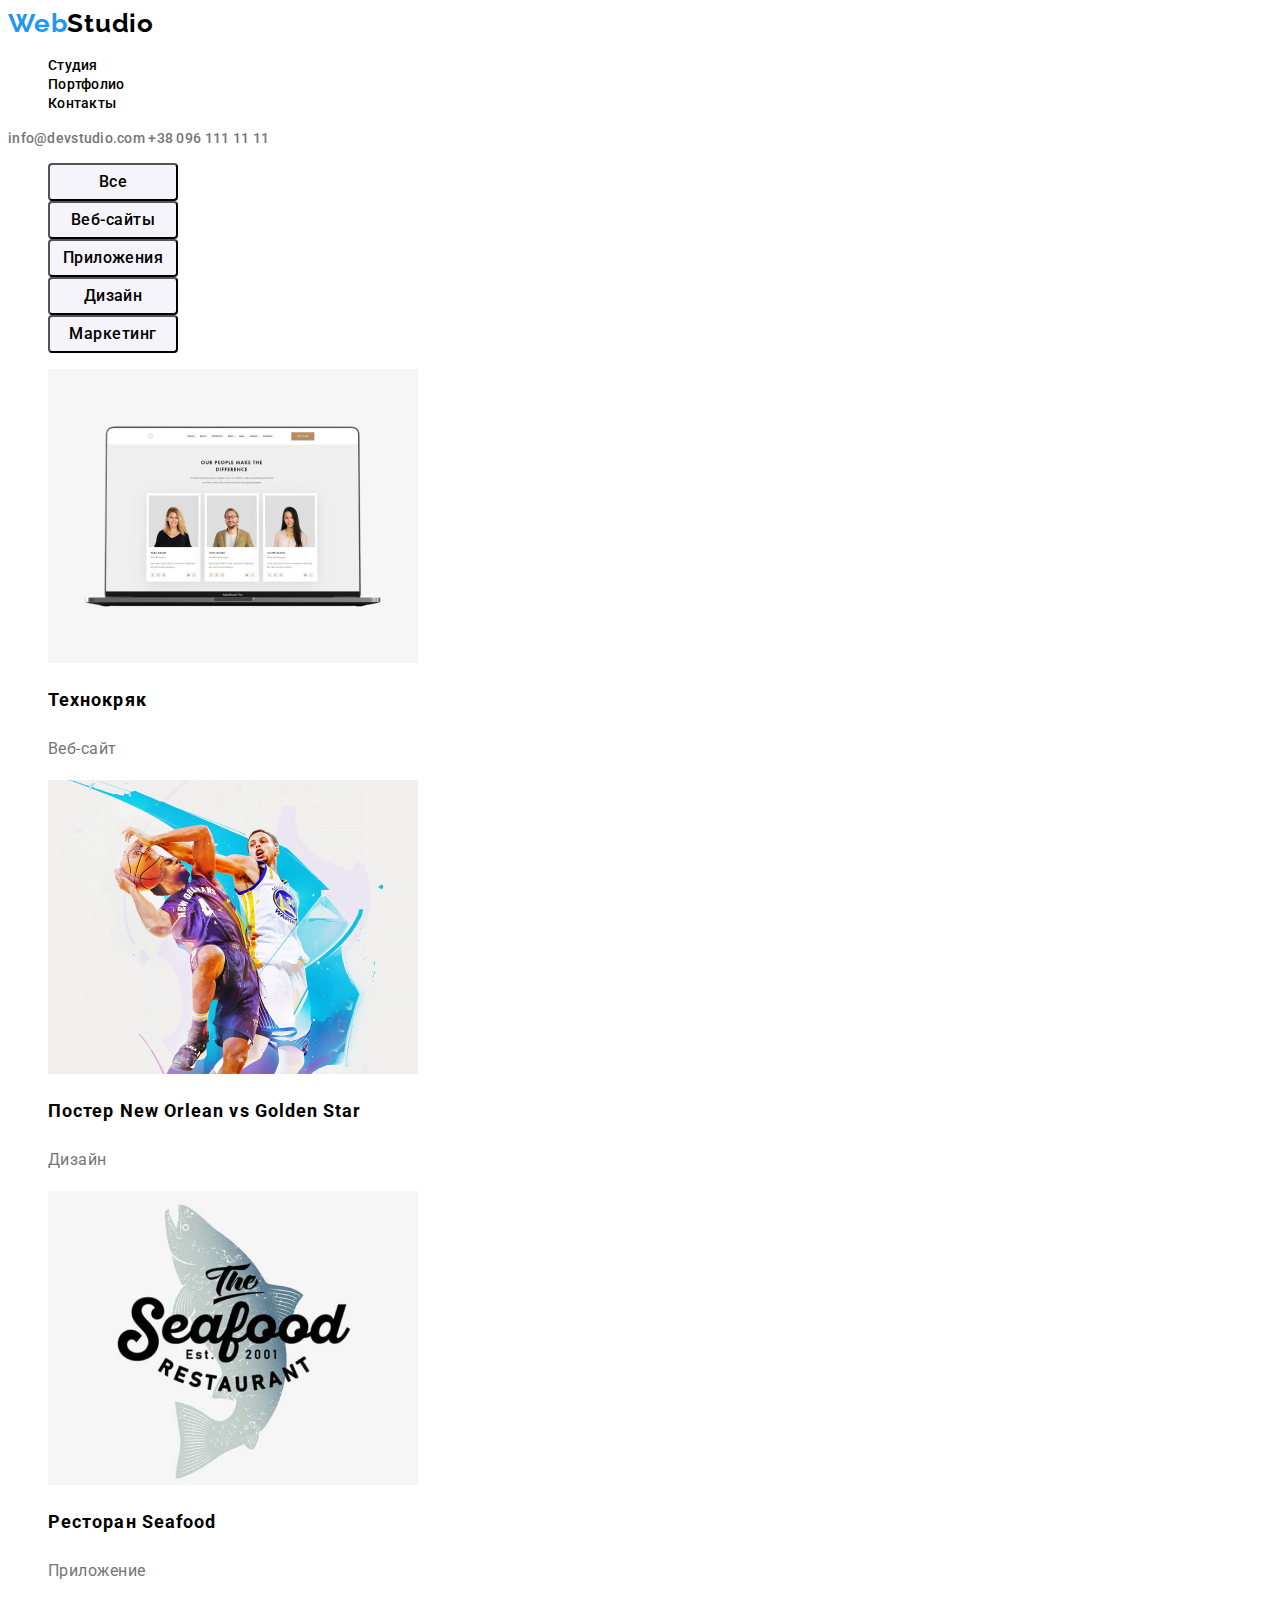
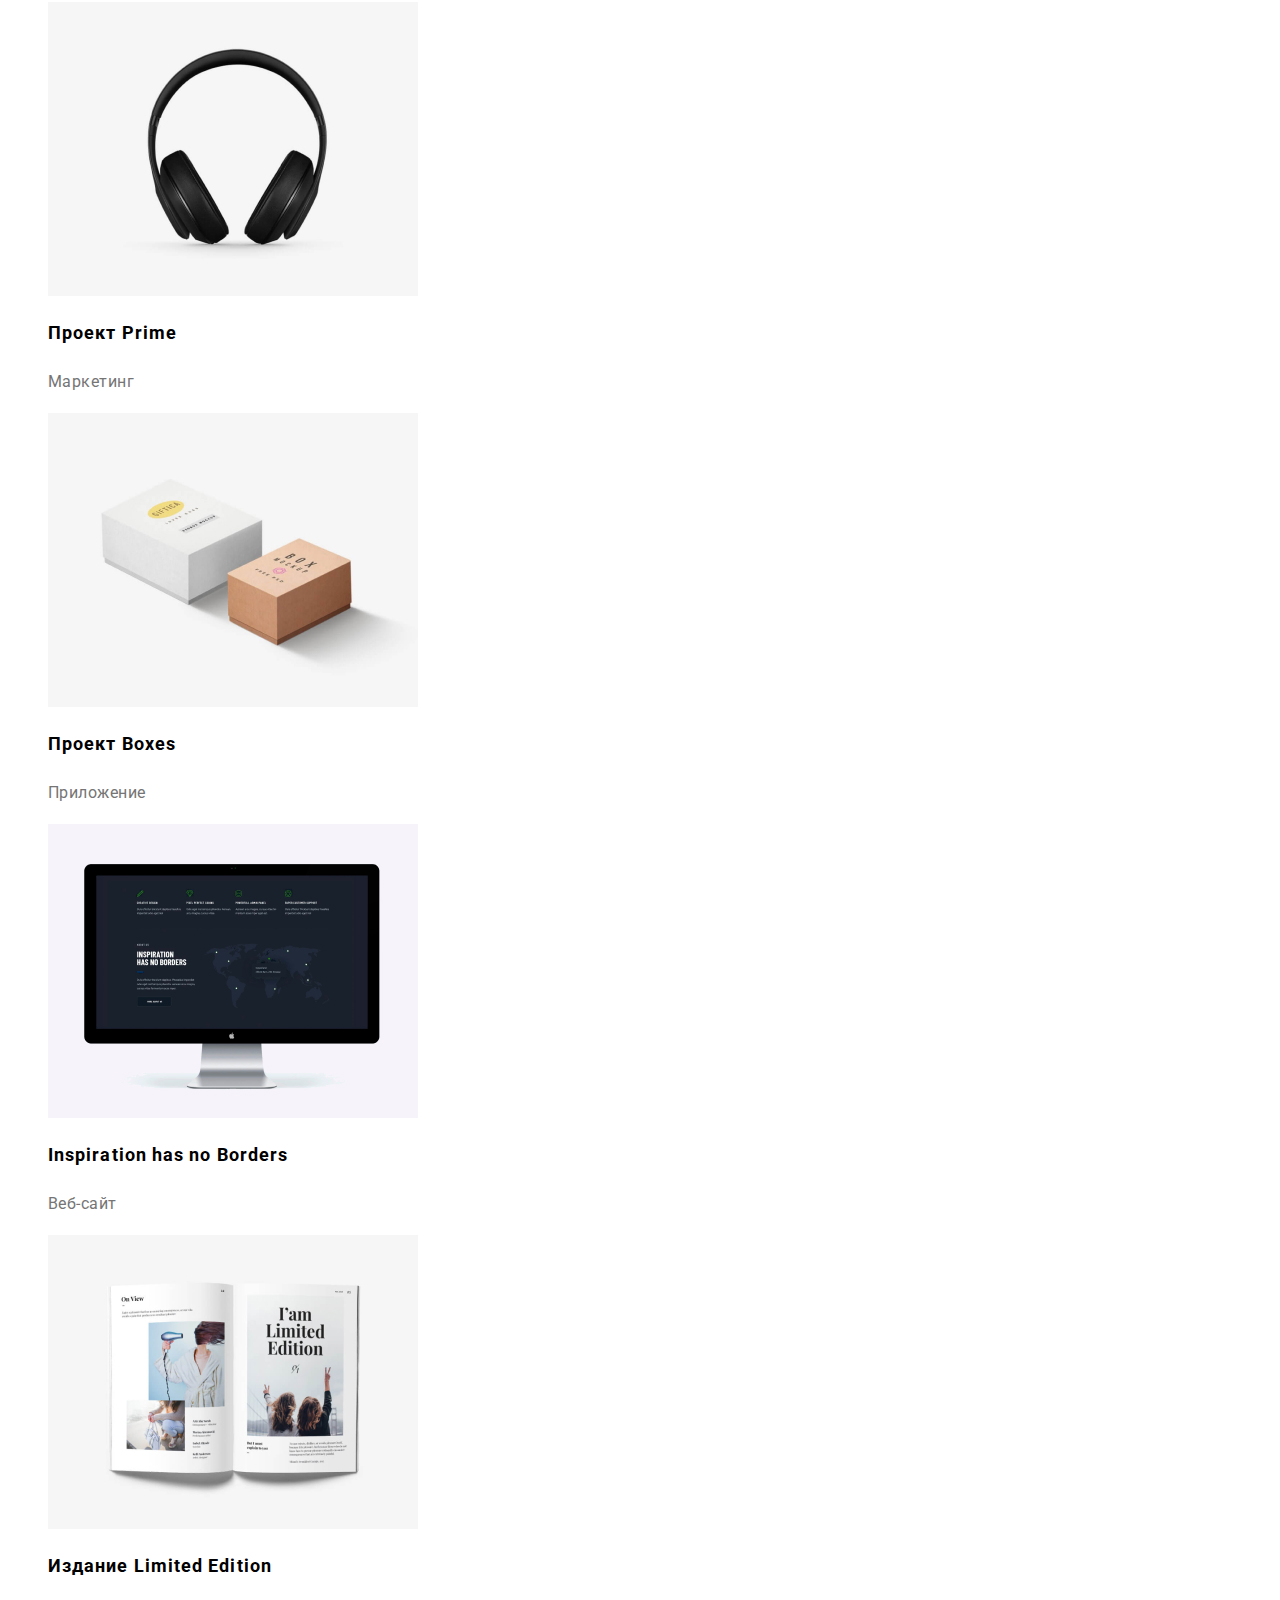
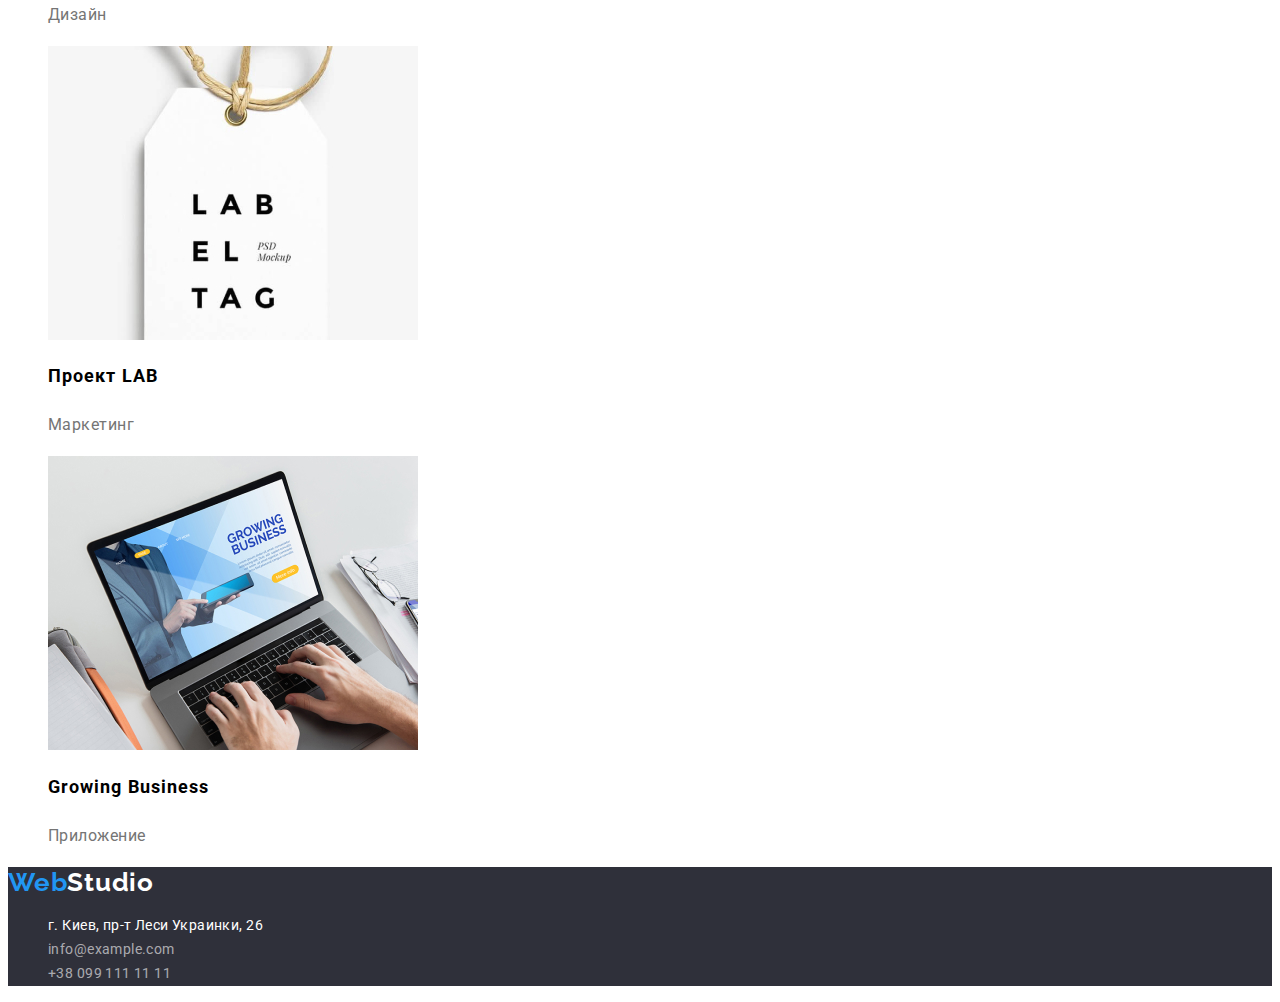
==== portfolio.html @ 6f9b4fa3 "Initial commit" ====
<!DOCTYPE html>
<html lang="en">
  <head>
    <meta charset="UTF-8" />
    <meta name="viewport" content="width=device-width, initial-scale=1.0" />
    <title>Портфолио</title>
    <link rel="preconnect" href="https://fonts.gstatic.com" />
    <link
      href="https://fonts.googleapis.com/css2?family=Oleo+Script&family=Raleway:wght@700&family=Roboto:wght@400;500;700;900&display=swap"
      rel="stylesheet"
    />
    <link rel="normalize" href="./css/normalize.css" />
    <link rel="stylesheet" href="./css/style.css" />
  </head>
  <body>
    <header class="header">
      <nav class="navigation">
        <a class="logotype-header" href="/" aria-label="логотип сайта" lang="en"
          >Web<span class="part-logo">Studio</span></a
        >
        <ul class="navigation-list">
          <li class="navigation-list-item">
            <a class="navigation-list-link" href="./index.html">Студия</a>
          </li>
          <li class="navigation-list-item">
            <a class="navigation-list-link" href="./portfolio.html"
              >Портфолио</a
            >
          </li>
          <li class="navigation-list-item">
            <a class="navigation-list-link" href="#">Контакты</a>
          </li>
        </ul>
      </nav>
      <address class="adress">
        <a class="header-mail" href="mailto:info@devstudio.com"
          >info@devstudio.com
        </a>
        <a class="header-tel" href="tel:+380961111111"> +38 096 111 11 11</a>
      </address>
    </header>
    <main>
      <section class="product-list">
        <!--to hide name of section-->
        <h1 class="product-title visually-hidden">Наши проекты</h1>

        <ul class="btn-list">
          <li class="btn-list-item">
            <button class="btn-list-title" type="button">Все</button>
          </li>
          <li class="btn-list-item">
            <button class="btn-list-title" type="button">Веб-сайты</button>
          </li>
          <li class="btn-list-item">
            <button class="btn-list-title" type="button">Приложения</button>
          </li>
          <li class="btn-list-item">
            <button class="btn-list-title" type="button">Дизайн</button>
          </li>
          <li class="btn-list-item">
            <button class="btn-list-title" type="button">Маркетинг</button>
          </li>
        </ul>
        <ul class="project-list">
          <li class="project-list-item">
            <a href="#">
              <img
                src="./images/technokriak.jpg"
                alt="ноутбук с изображениями
          проектов"
              />
            </a>
            <h2 class="project-title">Технокряк</h2>
            <p class="project-description">Веб-сайт</p>
          </li>
          <li class="project-list-item">
            <a href="#">
              <img
                src="./images/poster_new_orlean.jpg"
                alt="спортсмены с мячом"
              />
            </a>
            <h2 class="project-title">Постер New Orlean vs Golden Star</h2>
            <p class="project-description">Дизайн</p>
          </li>
          <li class="project-list-item">
            <a href="#">
              <img
                src="./images/restoran.jpg"
                alt="постер с надписью названия ресторана"
              />
            </a>
            <h2 class="project-title">Ресторан Seafood</h2>
            <p class="project-description">Приложение</p>
          </li>
          <li class="project-list-item">
            <a href="#">
              <img src="./images/proect_prime.jpg" alt="наушники" />
            </a>
            <h2 class="project-title">Проект Prime</h2>
            <p class="project-description">Маркетинг</p>
          </li>
          <li class="project-list-item">
            <a href="#">
              <img src="./images/proect_boxes.jpg" alt="коробки" />
            </a>
            <h2 class="project-title">Проект Boxes</h2>
            <p class="project-description">Приложение</p>
          </li>
          <li class="project-list-item">
            <a href="#">
              <img src="./images/inspiration.jpg" alt="єкран компьютера" />
            </a>
            <h2 class="project-title">Inspiration has no Borders</h2>
            <p class="project-description">Веб-сайт</p>
          </li>
          <li class="project-list-item">
            <a href="#">
              <img
                src="./images/izdanie_limited.jpg"
                alt="развернутый журнал"
              />
            </a>
            <h2 class="project-title">Издание Limited Edition</h2>
            <p class="project-description">Дизайн</p>
          </li>
          <li class="project-list-item">
            <a href="#">
              <img src="./images/proect_lab.jpg" alt="ярлык c буквами" />
            </a>
            <h2 class="project-title">Проект LAB</h2>
            <p class="project-description">Маркетинг</p>
          </li>
          <li class="project-list-item">
            <a href="#">
              <img
                src="./images/growing_bussines.jpg"
                alt="ноутбук с изображениями
          проектов"
              />
            </a>
            <h2 class="project-title">Growing Business</h2>
            <p class="project-description">Приложение</p>
          </li>
        </ul>
      </section>
    </main>
    <footer class="footer-main">
      <a class="logotype-footer" href="/" aria-label="логотип сайта" lang="en"
        >Web<span class="footer-part-logo">Studio</span></a
      >
      <address class="adress">
        <ul class="footer-adress">
          <li class="footer-adress-link">
            <a class="footer-adress-map" href=""
              >г. Киев, пр-т Леси Украинки, 26
            </a>
          </li>
          <li class="footer-adress-link">
            <a class="footer-adress-mail" href="info@example.com"
              >info@example.com</a
            >
          </li>
          <li class="footer-adress-link">
            <a class="footer-adress-call" href="tel:+380991111111"
              >+38 099 111 11 11</a
            >
          </li>
        </ul>
      </address>
    </footer>
  </body>
</html>
---- css/style.css ----
:root {
    --accent-color: #2196F3;
    --font-main: Roboto;
    --font-secondary: Raleway;
    --font-weight-main: 400;
    --font-weight-secondary: 700;
}

body {
    color: black;
    font-family: var(--font-main);
    font-weight: var(--font-main);
    font-style: normal;
}

ul {
    list-style-type: none;
}

.adress {
    font-style: normal;
}

/*HEADER*/

.navigation-list-link, .header-mail, .header-tel {
    font-size: 14px;
    font-weight: 500;
    line-height: 1.143;
    letter-spacing: 0.02em;
    text-align: left;
    text-decoration: none;
    color: black;
}

.navigation-list-link:hover, .navigation-list-link:focus, .header-mail:hover, .header-mail:focus, .header-tel:hover, .header-tel:focus {
    color: var(--accent-color);
}

.logotype-header {
    width: 145px;
    height: 31px;
    left: 215px;
    top: 24px;
    font-family: var(--font-secondary);
    font-weight: var(--font-weight-secondary);
    font-size: 26px;
    line-height: 1.192;
    letter-spacing: 0.03em;
    color: var(--accent-color);
    text-decoration: none;
}

.part-logo {
    color: black
}

.header-mail, .header-tel {
    color: #757575;
}

/*end HEADER*/

/* HERO BEGINNING*/

.hero-section {
    background: #2F303A;
}

.hero-title {
    font-size: 44px;
    font-weight: 900;
    line-height: 1.364;
    letter-spacing: 0.06em;
    text-align: center;
    color: white;
    text-transform: uppercase;
}

.btn-title {
    font-size: 16px;
    font-weight: var(--font-weight-secondary);
    line-height: 30px;
    letter-spacing: 0.06em;
    text-align: center;
    background-color: #2196F3;
    color: white;
    box-shadow: 0px 4px 4px rgba(0, 0, 0, 0.15);
    border-radius: 4px;
}

/*end HERO*/

/*section 1*/

.about-title-idea {
    font-weight: var(--font-weight-secondary);
    font-size: 14px;
    line-height: 1.143;
    letter-spacing: 0.03em;
    text-transform: uppercase;
    text-decoration: none;
}

.about-title-description {
    font-size: 14px;
    line-height: 1.714;
    letter-spacing: 0.03em;
    color: #757575;
}

/*section worker-groupe*/

.worker-groupe-title {
    font-weight: var(--font-weight-secondary);
    font-size: 36px;
    line-height: 1.667;
    letter-spacing: 0.03em;
}

.worker-element {
    font-weight: 500;
    font-size: 16px;
    line-height: 1.187;
    letter-spacing: 0.03em;
}

.work-position {
    font-size: 16px;
    line-height: 1.187;
    letter-spacing: 0.03em;
    color: #757575;
}

/*end section worker*/

/*footer*/

.footer-main {
    background: #2F303A;
}

.logotype-footer {
    font-family: var(--font-secondary);
    font-weight: var(--font-weight-secondary);
    font-size: 26px;
    line-height: 1.192;
    letter-spacing: 0.03em;
    color: #2196F3;
    text-decoration: none;
}

.footer-part-logo {
    color: white;
}

.footer-adress-map {
    font-size: 14px;
    line-height: 1.714;
    letter-spacing: 0.03em;
    color: #FFFFFF;
    text-decoration: none;
}

.footer-adress-mail, .footer-adress-call {
    font-size: 14px;
    line-height: 1.714;
    letter-spacing: 0.03em;
    color: rgba(255, 255, 255, 0.6);
    text-decoration: none;
}

/*PORTFOLIO PAGE*/

.btn-list-title {
    width: 130px;
    height: 38px;
    left: 976px;
    top: 174px;
    background: #F5F4FA;
    border-radius: 4px;
    font-family: var(--font-main);
    font-style: normal;
    font-weight: 500;
    font-size: 16px;
    line-height: 1.625;
    text-align: center;
    letter-spacing: 0.03em;
}

.btn-list-title:hover, .btn-list-title:focus {
    font-family: var(--font-main);
    font-size: 16px;
    line-height: 1.625;
    text-align: center;
    letter-spacing: 0.03em;
    color: #FFFFFF;
    background: #2196F3;
    box-shadow: 0px 3px 1px rgba(0, 0, 0, 0.1), 0px 1px 2px rgba(0, 0, 0, 0.08), 0px 2px 2px rgba(0, 0, 0, 0.12);
    border-radius: 4px;
}

.project-title {
    font-weight: var(--font-weight-secondary);
    font-size: 18px;
    line-height: 2;
    letter-spacing: 0.06em;
}

.project-description {
    color: #757575;
    font-size: 16px;
    line-height: 1.875;
    letter-spacing: 0.03em;
}

.visually-hidden {
    position: absolute;
    width: 1px;
    height: 1px;
    margin: -1px;
    border: 0;
    padding: 0;
    white-space: nowrap;
    clip-path: inset(100%);
    clip: rect(0 0 0 0);
    overflow: hidden;
}
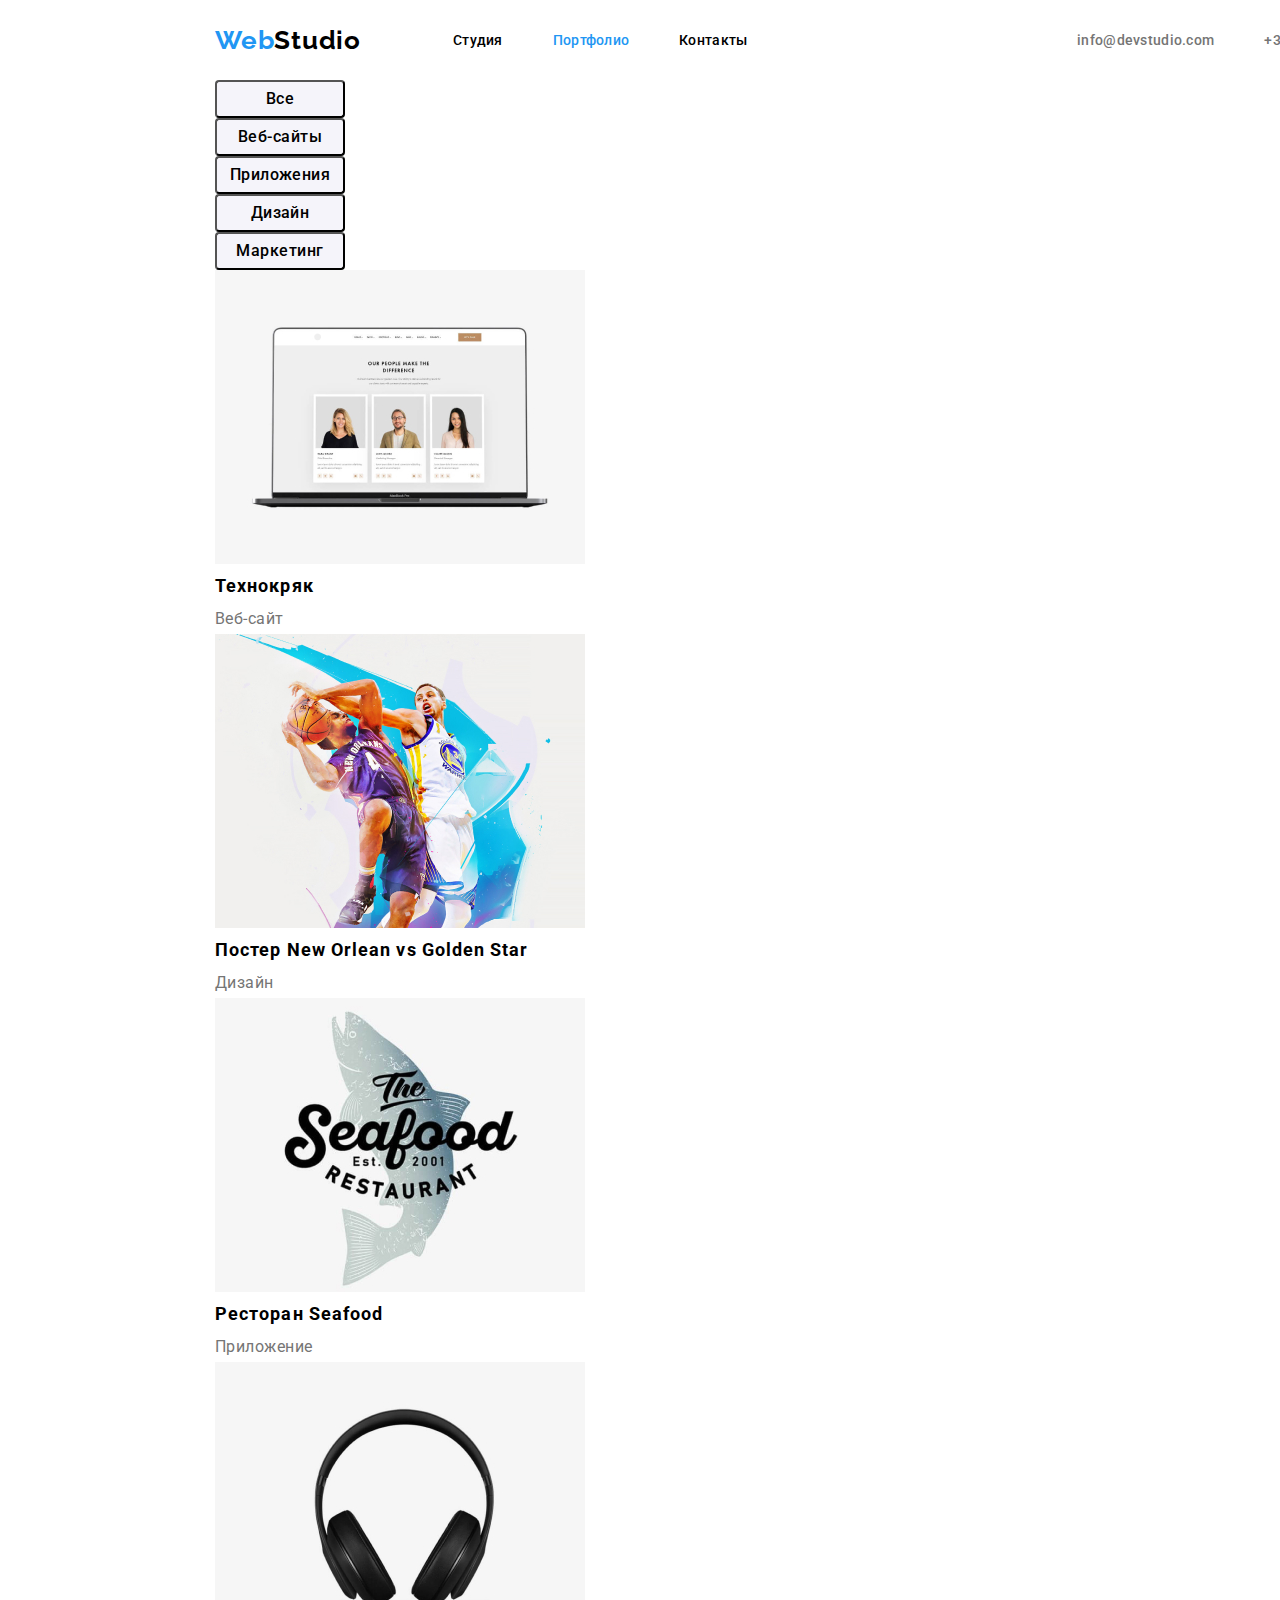
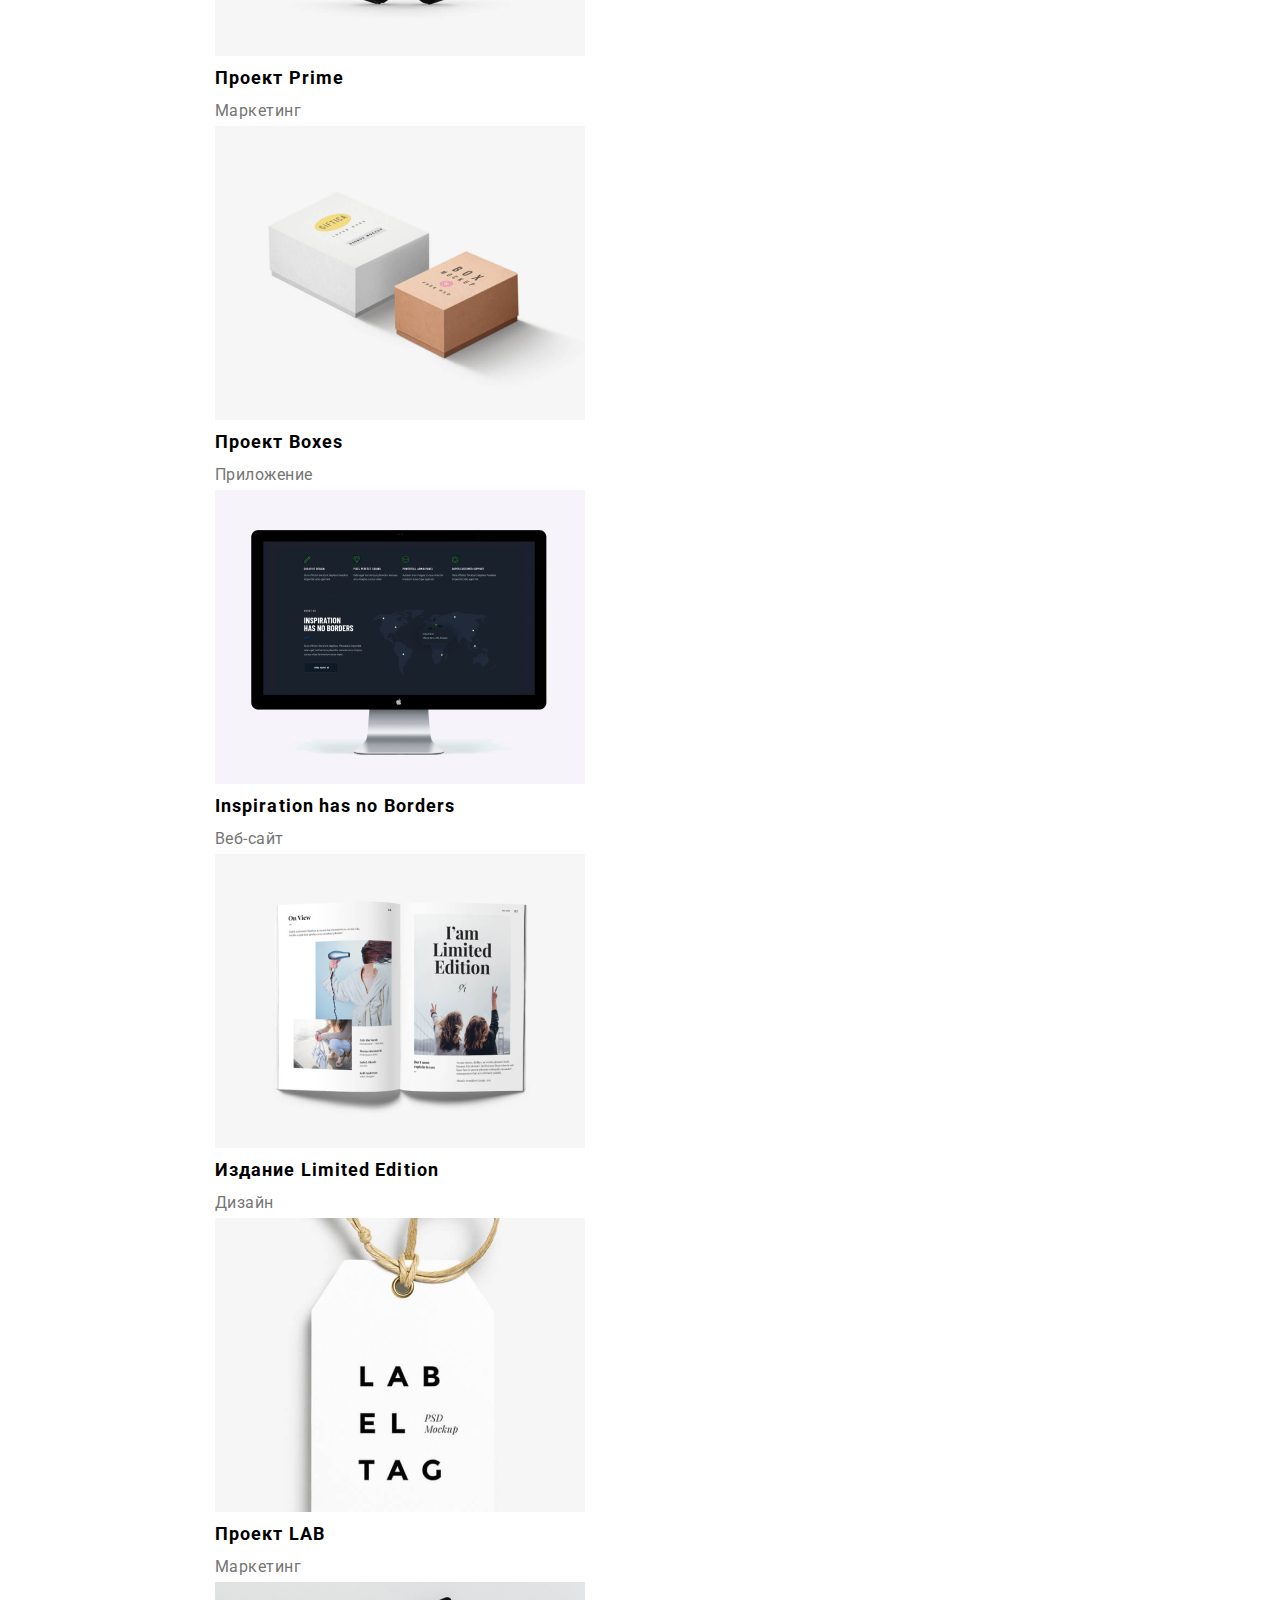
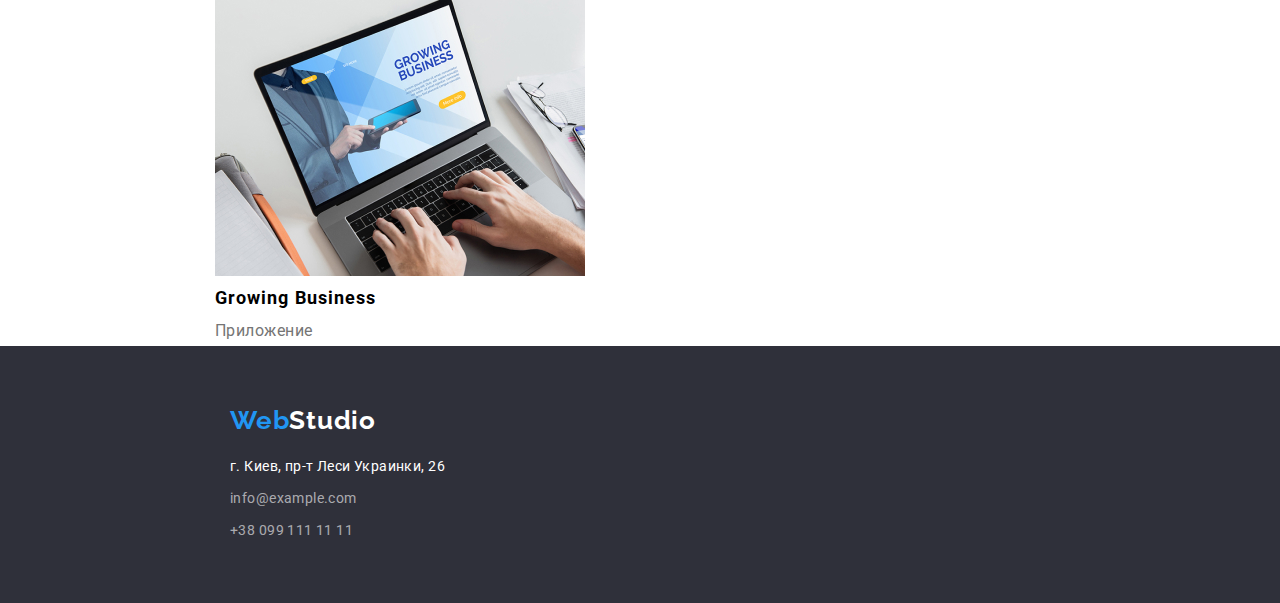
==== commit 7dc96a0f: "корректировка ошибки валидатора" ====
--- a/portfolio.html
+++ b/portfolio.html
@@ -14,36 +14,43 @@
   </head>
   <body>
     <header class="header">
-      <nav class="navigation">
-        <a class="logotype-header" href="/" aria-label="логотип сайта" lang="en"
-          >Web<span class="part-logo">Studio</span></a
-        >
-        <ul class="navigation-list">
-          <li class="navigation-list-item">
-            <a class="navigation-list-link" href="./index.html">Студия</a>
-          </li>
-          <li class="navigation-list-item">
-            <a class="navigation-list-link" href="./portfolio.html"
-              >Портфолио</a
-            >
-          </li>
-          <li class="navigation-list-item">
-            <a class="navigation-list-link" href="#">Контакты</a>
-          </li>
-        </ul>
-      </nav>
-      <address class="adress">
-        <a class="header-mail" href="mailto:info@devstudio.com"
-          >info@devstudio.com
-        </a>
-        <a class="header-tel" href="tel:+380961111111"> +38 096 111 11 11</a>
-      </address>
+      <div class="container">
+          <a
+            class="logotype-header"
+            href="/"
+            aria-label="логотип сайта"
+            lang="en"
+            >Web<span class="part-logo">Studio</span></a
+          ><nav class="navigation"></nav>
+          <ul class="navigation-list">
+            <li class="navigation-list-item">
+              <a class="navigation-list-link" href="./index.html"
+                >Студия</a
+              >
+            </li>
+            <li class="navigation-list-item">
+              <a class="navigation-list-link current" href="./portfolio.html"
+                >Портфолио</a
+              >
+            </li>
+            <li class="navigation-list-item">
+              <a class="navigation-list-link" href="#">Контакты</a>
+            </li>
+          </ul>
+        </nav>
+        <address class="adress">
+          <a class="header-mail" href="mailto:info@devstudio.com"
+            >info@devstudio.com
+          </a>
+          <a class="header-tel" href="tel:+380961111111"> +38 096 111 11 11</a>
+        </address>
+      </div>
     </header>
     <main>
       <section class="product-list">
         <!--to hide name of section-->
         <h1 class="product-title visually-hidden">Наши проекты</h1>
-
+<div class="container">
         <ul class="btn-list">
           <li class="btn-list-item">
             <button class="btn-list-title" type="button">Все</button>
@@ -142,10 +149,11 @@
             <h2 class="project-title">Growing Business</h2>
             <p class="project-description">Приложение</p>
           </li>
-        </ul>
+        </ul> </div>
       </section>
     </main>
-    <footer class="footer-main">
+    <footer class="footer-main">     
+       <div class="container footer-section">
       <a class="logotype-footer" href="/" aria-label="логотип сайта" lang="en"
         >Web<span class="footer-part-logo">Studio</span></a
       >
@@ -167,7 +175,7 @@
             >
           </li>
         </ul>
-      </address>
+      </address> </div>
     </footer>
   </body>
 </html>
--- a/css/style.css
+++ b/css/style.css
@@ -11,17 +11,86 @@
     font-family: var(--font-main);
     font-weight: var(--font-main);
     font-style: normal;
-}
-
-ul {
+    width: 1600px;
+    margin: auto;
+}
+
+ul, h1, h2, h3, h4, h5, h6, p {
     list-style-type: none;
+    margin-block-start: 0;
+    margin-block-end: 0;
+    padding-inline-start: 0;
+}
+
+h1, h2, h3, h4, h5, h6, p {
+    margin: 0;
+}
+
+img {
+    box-sizing: border-box;
 }
 
 .adress {
     font-style: normal;
 }
 
+*, *::before, *::after {
+    box-sizing: border-box;
+}
+
+.container {
+    padding: 0 15px;
+    width: 1200px;
+    margin: 0 auto;
+}
+
 /*HEADER*/
+
+.header .container {
+    display: flex;
+    align-items: center;
+}
+
+.header {
+    display: flex;
+    align-items: center;
+    cursor: pointer;
+}
+
+.navigation {
+    display: flex;
+    align-items: center;
+}
+
+.navigation-list {
+    display: flex;
+    align-items: center;
+}
+
+.navigation-list-item {
+    display: flex;
+    align-items: center;
+}
+
+.navigation-list-item:not(:last-child) {
+    margin-right: 50px;
+}
+
+.header .adress {
+    display: flex;
+    align-items: center;
+    margin-left: auto;
+    padding-top: 32px;
+    padding-bottom: 32px;
+}
+
+.header-mail {
+    margin-right: 50px;
+}
+
+.header .logotype-header {
+    margin-right: 93px;
+}
 
 .navigation-list-link, .header-mail, .header-tel {
     font-size: 14px;
@@ -59,44 +128,94 @@
     color: #757575;
 }
 
+.current {
+    color: var(--accent-color);
+}
+
 /*end HEADER*/
 
 /* HERO BEGINNING*/
 
 .hero-section {
-    background: #2F303A;
+    background-color: #2F303A;
+    width: 100%;
+    display: flex;
+    padding-top: 200px;
+    padding-bottom: 200px;
+    align-items: center;
+    justify-content: center;
+}
+
+.banner {
+    min-width: 696px;
+    display: flex;
+    justify-content: center;
+    align-items: center;
+    padding-left: 46px;
+    padding-right: 46px;
+    margin-bottom: 30px;
 }
 
 .hero-title {
+    min-width: 696px;
     font-size: 44px;
     font-weight: 900;
     line-height: 1.364;
     letter-spacing: 0.06em;
-    text-align: center;
     color: white;
     text-transform: uppercase;
+    text-align: center;
 }
 
 .btn-title {
-    font-size: 16px;
-    font-weight: var(--font-weight-secondary);
-    line-height: 30px;
+    display: flex;
+    align-items: center;
+    min-width: 200px;
+    padding: 10px 32px;
+    margin: 0 auto;
+    font-size: 16px;
+    font-weight: var(--font-weight-secondary);
+    line-height: 1.875;
     letter-spacing: 0.06em;
     text-align: center;
     background-color: #2196F3;
     color: white;
     box-shadow: 0px 4px 4px rgba(0, 0, 0, 0.15);
     border-radius: 4px;
+    border: none;
+    Outline: none;
+    cursor: pointer;
 }
 
 /*end HERO*/
 
 /*section 1*/
 
+.about-list {
+    display: flex;
+    align-items: center;
+}
+
+.about-title-item {
+    display: flex;
+    align-items: center;
+    width: 270px;
+}
+
+.about-title-item:not(:last-child) {
+    margin-right: 30px;
+}
+
+.wrapper {
+    padding-top: 94px;
+    padding-bottom: 94px;
+}
+
 .about-title-idea {
+    margin-bottom: 10px;
     font-weight: var(--font-weight-secondary);
     font-size: 14px;
-    line-height: 1.143;
+    line-height: 1.14;
     letter-spacing: 0.03em;
     text-transform: uppercase;
     text-decoration: none;
@@ -107,29 +226,112 @@
     line-height: 1.714;
     letter-spacing: 0.03em;
     color: #757575;
+    padding-top: 3px;
+    padding-bottom: 3px;
+}
+
+/*our job*/
+
+.work-list {
+    display: flex;
+    align-items: center;
+    flex-direction: column;
+}
+
+.work-list-title {
+    width: 376px;
+    font-size: 36px;
+    display: flex;
+    align-items: center;
+    margin: 0 auto;
+    padding-top: 1px;
+    padding-bottom: 1px;
+    justify-content: center;
+}
+
+.work-list-example {
+    display: flex;
+    align-items: center;
+    padding-inline-start: 0;
+    margin-top: 50px;
+    margin-bottom: 94px;
+}
+
+.work-list-item {
+    display: flex;
+    align-items: center;
+    width: 370px;
+    height: 294px;
+}
+
+.work-list-item:not(:last-child) {
+    margin-right: 30px;
 }
 
 /*section worker-groupe*/
 
+.worker-groupe {
+    background-color: #F5F4FA;
+    width: 100%;
+    display: flex;
+    align-items: center;
+}
+
+.worker-groupe-list {
+    display: flex;
+    align-items: center;
+}
+
+.worker-groupe-item {
+    display: flex;
+    align-items: center;
+}
+
+.worker-item {
+    background-color: #FFFFFF;
+    margin-bottom: 94px;
+    box-shadow: 0px 1px 3px rgba(0, 0, 0, 0.12), 0px 1px 1px rgba(0, 0, 0, 0.14), 0px 2px 1px rgba(0, 0, 0, 0.2);
+    border-radius: 0px 0px 4px 4px;
+}
+
+.worker-groupe-item:not(:last-child) {
+    margin-right: 30px;
+}
+
 .worker-groupe-title {
+    display: flex;
+    align-items: center;
+    width: 376px;
     font-weight: var(--font-weight-secondary);
     font-size: 36px;
-    line-height: 1.667;
-    letter-spacing: 0.03em;
+    line-height: 1.1667;
+    letter-spacing: 0.03em;
+    margin: auto;
+    margin-top: 94px;
+    margin-bottom: 50px;
+    justify-content: center;
+    padding: 0;
 }
 
 .worker-element {
+    min-width: 151px;
     font-weight: 500;
     font-size: 16px;
     line-height: 1.187;
     letter-spacing: 0.03em;
+    text-align: center;
+    margin-top: 30px;
+    margin-bottom: 10px;
 }
 
 .work-position {
+    min-width: 13px;
     font-size: 16px;
     line-height: 1.187;
     letter-spacing: 0.03em;
     color: #757575;
+    text-align: center;
+    margin-bottom: 30px;
 }
 
 /*end section worker*/
@@ -138,9 +340,22 @@
 
 .footer-main {
     background: #2F303A;
+    width: 100%;
+    display: flex;
+}
+
+.footer-section {
+    display: flex;
+    flex-direction: column;
+    margin-top: 59px;
+    margin-bottom: 60px;
+    margin-left: 215px;
+    margin-right: 1154px;
 }
 
 .logotype-footer {
+    display: flex;
+    width: 145px;
     font-family: var(--font-secondary);
     font-weight: var(--font-weight-secondary);
     font-size: 26px;
@@ -148,15 +363,34 @@
     letter-spacing: 0.03em;
     color: #2196F3;
     text-decoration: none;
+    margin-bottom: 19px;
 }
 
 .footer-part-logo {
     color: white;
 }
 
+.container .adress {
+    display: flex;
+}
+
+.footer-adress {
+    display: flex;
+    flex-direction: column;
+    min-width: 231px;
+   
+}
+
+.footer-adress-link {
+    display: flex;
+}
+.footer-adress-link:not(:last-child) {
+    margin-bottom: 8px;
+}
+
 .footer-adress-map {
     font-size: 14px;
-    line-height: 1.714;
+    line-height: 1.71428;
     letter-spacing: 0.03em;
     color: #FFFFFF;
     text-decoration: none;
@@ -164,7 +398,7 @@
 
 .footer-adress-mail, .footer-adress-call {
     font-size: 14px;
-    line-height: 1.714;
+    line-height: 1.71428;
     letter-spacing: 0.03em;
     color: rgba(255, 255, 255, 0.6);
     text-decoration: none;
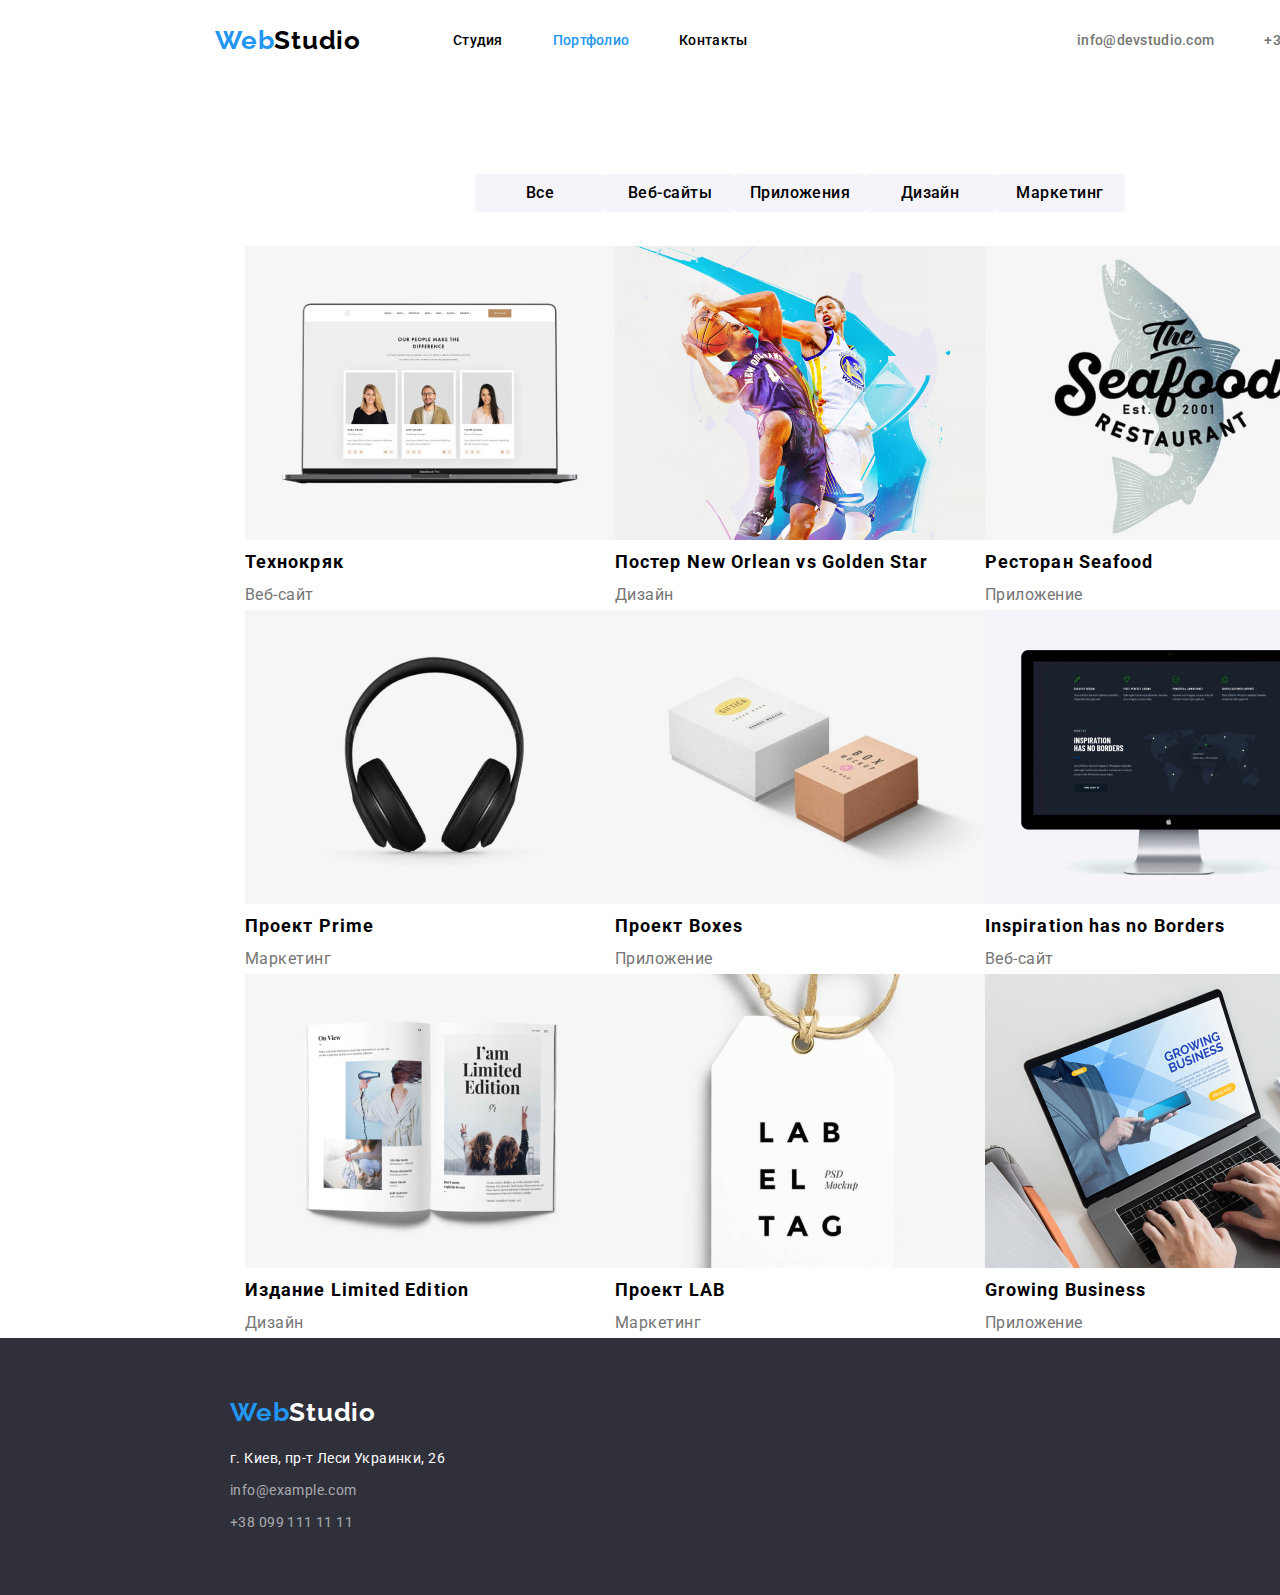
==== commit 1837c3e2: "div done" ====
--- a/portfolio.html
+++ b/portfolio.html
@@ -15,18 +15,13 @@
   <body>
     <header class="header">
       <div class="container">
-          <a
-            class="logotype-header"
-            href="/"
-            aria-label="логотип сайта"
-            lang="en"
-            >Web<span class="part-logo">Studio</span></a
-          ><nav class="navigation"></nav>
+        <a class="logotype-header" href="/" aria-label="логотип сайта" lang="en"
+          >Web<span class="part-logo">Studio</span></a
+        >
+        <nav class="navigation">
           <ul class="navigation-list">
             <li class="navigation-list-item">
-              <a class="navigation-list-link" href="./index.html"
-                >Студия</a
-              >
+              <a class="navigation-list-link" href="./index.html">Студия</a>
             </li>
             <li class="navigation-list-item">
               <a class="navigation-list-link current" href="./portfolio.html"
@@ -50,132 +45,180 @@
       <section class="product-list">
         <!--to hide name of section-->
         <h1 class="product-title visually-hidden">Наши проекты</h1>
-<div class="container">
-        <ul class="btn-list">
-          <li class="btn-list-item">
-            <button class="btn-list-title" type="button">Все</button>
-          </li>
-          <li class="btn-list-item">
-            <button class="btn-list-title" type="button">Веб-сайты</button>
-          </li>
-          <li class="btn-list-item">
-            <button class="btn-list-title" type="button">Приложения</button>
-          </li>
-          <li class="btn-list-item">
-            <button class="btn-list-title" type="button">Дизайн</button>
-          </li>
-          <li class="btn-list-item">
-            <button class="btn-list-title" type="button">Маркетинг</button>
-          </li>
-        </ul>
-        <ul class="project-list">
-          <li class="project-list-item">
-            <a href="#">
-              <img
-                src="./images/technokriak.jpg"
-                alt="ноутбук с изображениями
-          проектов"
-              />
-            </a>
-            <h2 class="project-title">Технокряк</h2>
-            <p class="project-description">Веб-сайт</p>
-          </li>
-          <li class="project-list-item">
-            <a href="#">
-              <img
-                src="./images/poster_new_orlean.jpg"
-                alt="спортсмены с мячом"
-              />
-            </a>
-            <h2 class="project-title">Постер New Orlean vs Golden Star</h2>
-            <p class="project-description">Дизайн</p>
-          </li>
-          <li class="project-list-item">
-            <a href="#">
-              <img
-                src="./images/restoran.jpg"
-                alt="постер с надписью названия ресторана"
-              />
-            </a>
-            <h2 class="project-title">Ресторан Seafood</h2>
-            <p class="project-description">Приложение</p>
-          </li>
-          <li class="project-list-item">
-            <a href="#">
-              <img src="./images/proect_prime.jpg" alt="наушники" />
-            </a>
-            <h2 class="project-title">Проект Prime</h2>
-            <p class="project-description">Маркетинг</p>
-          </li>
-          <li class="project-list-item">
-            <a href="#">
-              <img src="./images/proect_boxes.jpg" alt="коробки" />
-            </a>
-            <h2 class="project-title">Проект Boxes</h2>
-            <p class="project-description">Приложение</p>
-          </li>
-          <li class="project-list-item">
-            <a href="#">
-              <img src="./images/inspiration.jpg" alt="єкран компьютера" />
-            </a>
-            <h2 class="project-title">Inspiration has no Borders</h2>
-            <p class="project-description">Веб-сайт</p>
-          </li>
-          <li class="project-list-item">
-            <a href="#">
-              <img
-                src="./images/izdanie_limited.jpg"
-                alt="развернутый журнал"
-              />
-            </a>
-            <h2 class="project-title">Издание Limited Edition</h2>
-            <p class="project-description">Дизайн</p>
-          </li>
-          <li class="project-list-item">
-            <a href="#">
-              <img src="./images/proect_lab.jpg" alt="ярлык c буквами" />
-            </a>
-            <h2 class="project-title">Проект LAB</h2>
-            <p class="project-description">Маркетинг</p>
-          </li>
-          <li class="project-list-item">
-            <a href="#">
-              <img
-                src="./images/growing_bussines.jpg"
-                alt="ноутбук с изображениями
-          проектов"
-              />
-            </a>
-            <h2 class="project-title">Growing Business</h2>
-            <p class="project-description">Приложение</p>
-          </li>
-        </ul> </div>
+        <div class="container">
+          <ul class="btn-list">
+            <li class="btn-list-item">
+              <button class="btn-list-title" type="button">Все</button>
+            </li>
+            <li class="btn-list-item">
+              <button class="btn-list-title" type="button">Веб-сайты</button>
+            </li>
+            <li class="btn-list-item">
+              <button class="btn-list-title" type="button">Приложения</button>
+            </li>
+            <li class="btn-list-item">
+              <button class="btn-list-title" type="button">Дизайн</button>
+            </li>
+            <li class="btn-list-item">
+              <button class="btn-list-title" type="button">Маркетинг</button>
+            </li>
+          </ul>
+          <ul class="project-list">
+            <li class="project-list-item">
+              <div class="project-card">
+                <a href="#">
+                  <img
+                    src="./images/technokriak.jpg"
+                    alt="ноутбук с изображениями проектов"
+                    width="370"
+                    height="294"
+                  />
+                </a>
+                <h2 class="project-title">Технокряк</h2>
+                <p class="project-description">Веб-сайт</p>
+              </div>
+            </li>
+            <li class="project-list-item">
+              <div class="project-card">
+                <a href="#">
+                  <img
+                    src="./images/poster_new_orlean.jpg"
+                    alt="спортсмены с мячом"
+                    width="370"
+                    height="294"
+                  />
+                </a>
+                <h2 class="project-title">Постер New Orlean vs Golden Star</h2>
+                <p class="project-description">Дизайн</p>
+              </div>
+            </li>
+            <li class="project-list-item">
+              <div class="project-card">
+                <a href="#">
+                  <img
+                    src="./images/restoran.jpg"
+                    alt="постер с надписью названия ресторана"
+                    width="370"
+                    height="294"
+                  />
+                </a>
+                <h2 class="project-title">Ресторан Seafood</h2>
+                <p class="project-description">Приложение</p>
+              </div>
+            </li>
+            <li class="project-list-item">
+              <div class="project-card">
+                <a href="#">
+                  <img
+                    src="./images/proect_prime.jpg"
+                    alt="наушники"
+                    width="370"
+                    height="294"
+                  />
+                </a>
+                <h2 class="project-title">Проект Prime</h2>
+                <p class="project-description">Маркетинг</p>
+              </div>
+            </li>
+            <li class="project-list-item">
+              <div class="project-card">
+                <a href="#">
+                  <img
+                    src="./images/proect_boxes.jpg"
+                    alt="коробки"
+                    width="370"
+                    height="294"
+                  />
+                </a>
+                <h2 class="project-title">Проект Boxes</h2>
+                <p class="project-description">Приложение</p>
+              </div>
+            </li>
+            <li class="project-list-item">
+              <div class="project-card">
+                <a href="#">
+                  <img
+                    src="./images/inspiration.jpg"
+                    alt="экран компьютера"
+                    width="370"
+                    height="294"
+                  />
+                </a>
+                <h2 class="project-title">Inspiration has no Borders</h2>
+                <p class="project-description">Веб-сайт</p>
+              </div>
+            </li>
+            <li class="project-list-item">
+              <div class="project-card">
+                <a href="#">
+                  <img
+                    src="./images/izdanie_limited.jpg"
+                    alt="развернутый журнал"
+                    width="370"
+                    height="294"
+                  />
+                </a>
+                <h2 class="project-title">Издание Limited Edition</h2>
+                <p class="project-description">Дизайн</p>
+              </div>
+            </li>
+            <li class="project-list-item">
+              <div class="project-card">
+                <a href="#">
+                  <img
+                    src="./images/proect_lab.jpg"
+                    alt="ярлык c буквами"
+                    width="370"
+                    height="294"
+                  />
+                </a>
+                <h2 class="project-title">Проект LAB</h2>
+                <p class="project-description">Маркетинг</p>
+              </div>
+            </li>
+            <li class="project-list-item">
+              <div class="project-card">
+                <a href="#">
+                  <img
+                    src="./images/growing_bussines.jpg"
+                    alt="ноутбук с названием проекта"
+                    width="370"
+                    height="294"
+                  />
+                </a>
+                <h2 class="project-title">Growing Business</h2>
+                <p class="project-description">Приложение</p>
+              </div>
+            </li>
+          </ul>
+        </div>
       </section>
     </main>
-    <footer class="footer-main">     
-       <div class="container footer-section">
-      <a class="logotype-footer" href="/" aria-label="логотип сайта" lang="en"
-        >Web<span class="footer-part-logo">Studio</span></a
-      >
-      <address class="adress">
-        <ul class="footer-adress">
-          <li class="footer-adress-link">
-            <a class="footer-adress-map" href=""
-              >г. Киев, пр-т Леси Украинки, 26
-            </a>
-          </li>
-          <li class="footer-adress-link">
-            <a class="footer-adress-mail" href="info@example.com"
-              >info@example.com</a
-            >
-          </li>
-          <li class="footer-adress-link">
-            <a class="footer-adress-call" href="tel:+380991111111"
-              >+38 099 111 11 11</a
-            >
-          </li>
-        </ul>
-      </address> </div>
+    <footer class="footer-main">
+      <div class="container footer-section">
+        <a class="logotype-footer" href="/" aria-label="логотип сайта" lang="en"
+          >Web<span class="footer-part-logo">Studio</span></a
+        >
+        <address class="adress">
+          <ul class="footer-adress">
+            <li class="footer-adress-link">
+              <a class="footer-adress-map" href=""
+                >г. Киев, пр-т Леси Украинки, 26
+              </a>
+            </li>
+            <li class="footer-adress-link">
+              <a class="footer-adress-mail" href="info@example.com"
+                >info@example.com</a
+              >
+            </li>
+            <li class="footer-adress-link">
+              <a class="footer-adress-call" href="tel:+380991111111"
+                >+38 099 111 11 11</a
+              >
+            </li>
+          </ul>
+        </address>
+      </div>
     </footer>
   </body>
 </html>
--- a/css/style.css
+++ b/css/style.css
@@ -378,12 +378,12 @@
     display: flex;
     flex-direction: column;
     min-width: 231px;
-   
 }
 
 .footer-adress-link {
     display: flex;
 }
+
 .footer-adress-link:not(:last-child) {
     margin-bottom: 8px;
 }
@@ -406,7 +406,35 @@
 
 /*PORTFOLIO PAGE*/
 
+.product-list {
+    display: flex;
+    align-items: center;
+}
+
+.btn-list {
+    display: flex;
+    align-items: center;
+    justify-content: center;
+}
+
+.project-list {
+    display: flex;
+    align-items: center;
+    flex-wrap: wrap;
+    justify-content: center;
+}
+
+.project-list-item {
+    border: 1px #E5E5E5;
+}
+
+.project-card {
+    border: 1px #E5E5E5;
+}
+
 .btn-list-title {
+    margin-top: 94px;
+    margin-bottom: 34px;
     width: 130px;
     height: 38px;
     left: 976px;
@@ -420,6 +448,8 @@
     line-height: 1.625;
     text-align: center;
     letter-spacing: 0.03em;
+    border: none;
+    outline: none;
 }
 
 .btn-list-title:hover, .btn-list-title:focus {
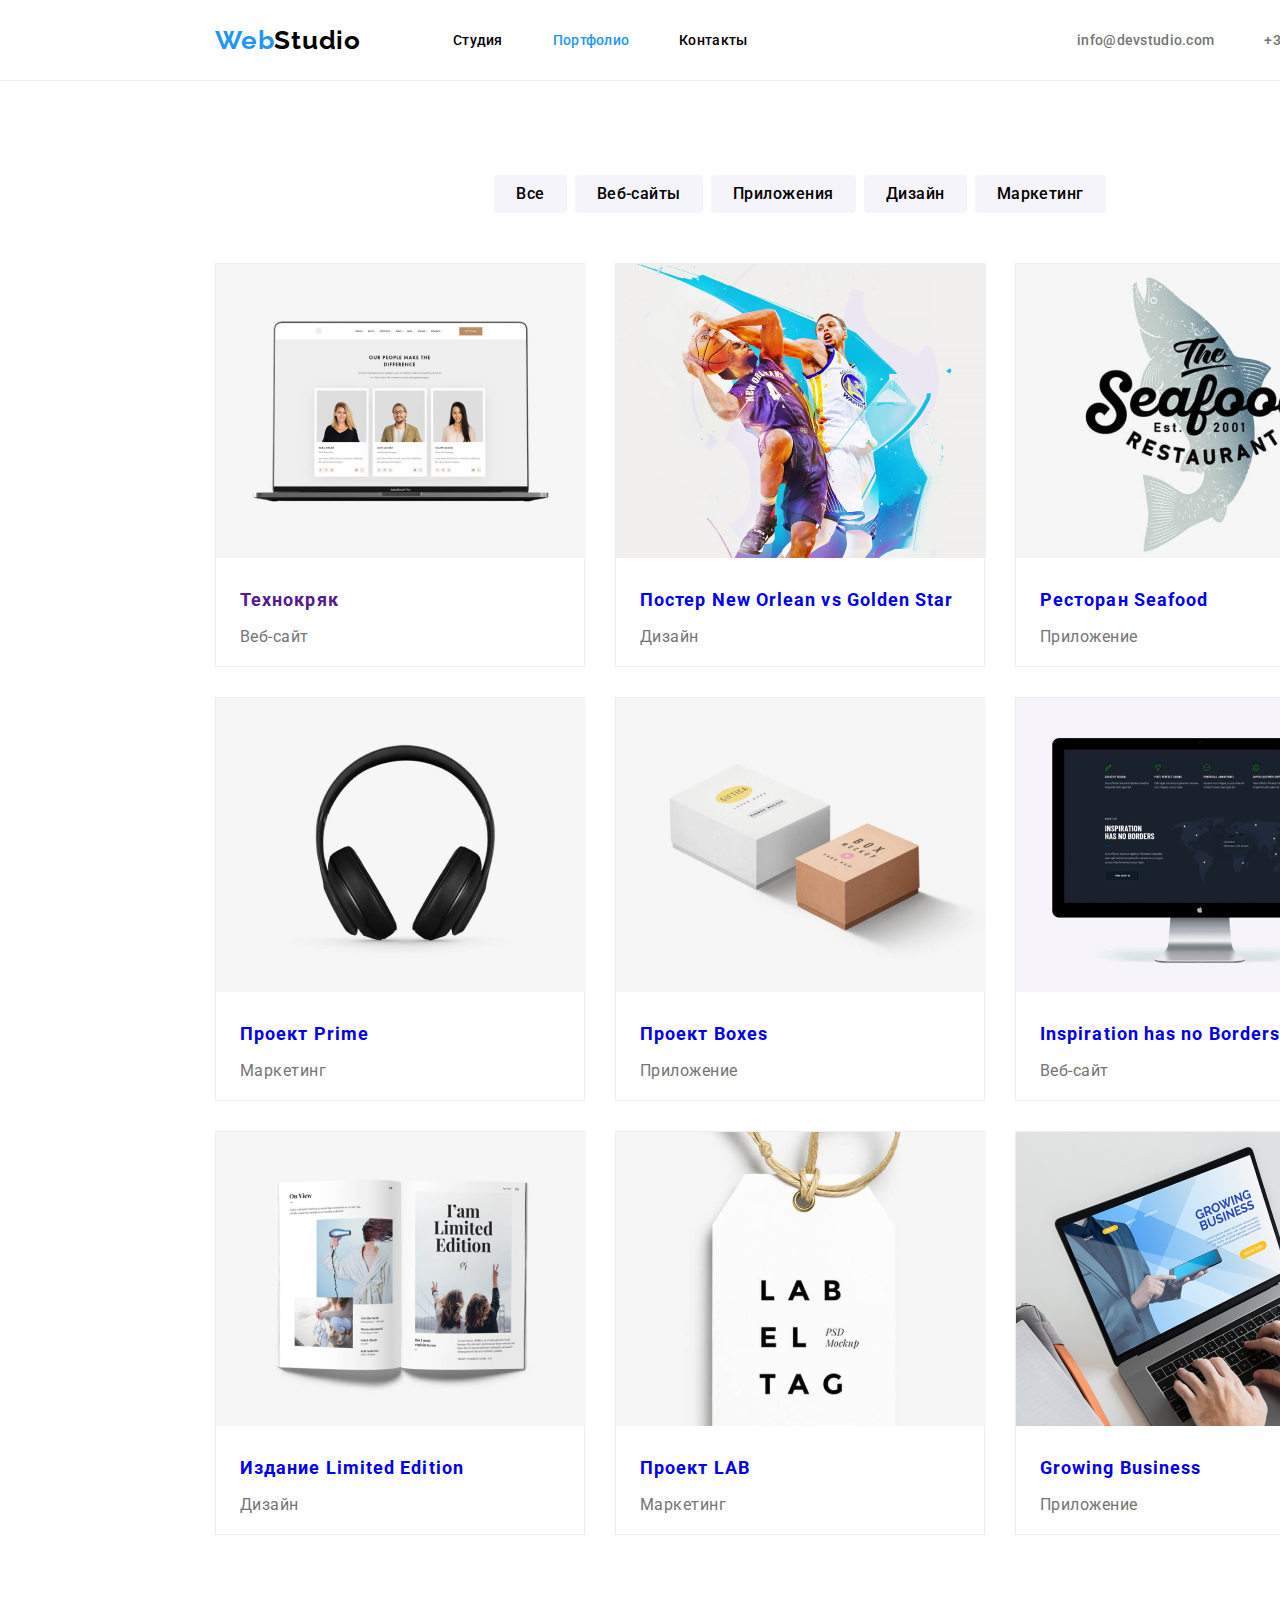
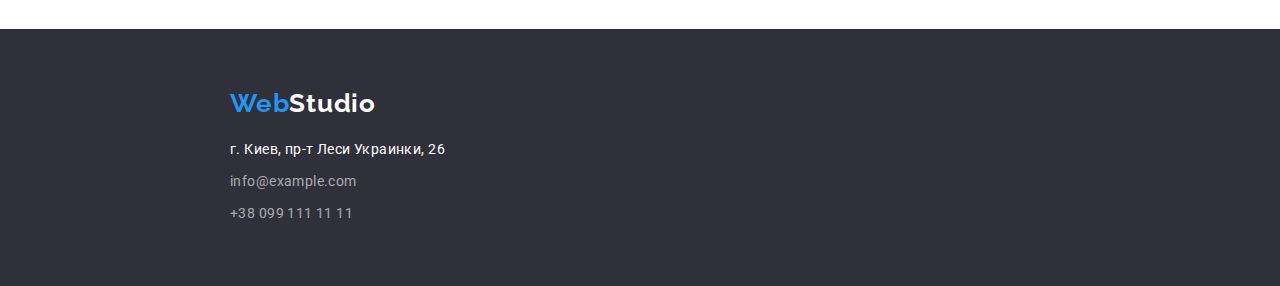
==== commit 5038517f: "done" ====
--- a/portfolio.html
+++ b/portfolio.html
@@ -65,130 +65,121 @@
           </ul>
           <ul class="project-list">
             <li class="project-list-item">
-              <div class="project-card">
-                <a href="#">
-                  <img
-                    src="./images/technokriak.jpg"
-                    alt="ноутбук с изображениями проектов"
-                    width="370"
-                    height="294"
-                  />
-                </a>
+              <a href="">
+                <img
+                  src="./images/technokriak.jpg"
+                  alt="ноутбук с изображениями проектов"
+                  width="370"
+                  height="294"
+                />
+
                 <h2 class="project-title">Технокряк</h2>
                 <p class="project-description">Веб-сайт</p>
-              </div>
-            </li>
-            <li class="project-list-item">
-              <div class="project-card">
-                <a href="#">
-                  <img
-                    src="./images/poster_new_orlean.jpg"
-                    alt="спортсмены с мячом"
-                    width="370"
-                    height="294"
-                  />
-                </a>
+              </a>
+            </li>
+            <li class="project-list-item">
+              <a href="#">
+                <img
+                  src="./images/poster_new_orlean.jpg"
+                  alt="спортсмены с мячом"
+                  width="370"
+                  height="294"
+                />
+
                 <h2 class="project-title">Постер New Orlean vs Golden Star</h2>
-                <p class="project-description">Дизайн</p>
-              </div>
-            </li>
-            <li class="project-list-item">
-              <div class="project-card">
-                <a href="#">
-                  <img
-                    src="./images/restoran.jpg"
-                    alt="постер с надписью названия ресторана"
-                    width="370"
-                    height="294"
-                  />
-                </a>
+                <p class="project-description">Дизайн</p></a
+              >
+            </li>
+            <li class="project-list-item">
+              <a href="#">
+                <img
+                  src="./images/restoran.jpg"
+                  alt="постер с надписью названия ресторана"
+                  width="370"
+                  height="294"
+                />
+
                 <h2 class="project-title">Ресторан Seafood</h2>
                 <p class="project-description">Приложение</p>
-              </div>
-            </li>
-            <li class="project-list-item">
-              <div class="project-card">
-                <a href="#">
-                  <img
-                    src="./images/proect_prime.jpg"
-                    alt="наушники"
-                    width="370"
-                    height="294"
-                  />
-                </a>
+              </a>
+            </li>
+            <li class="project-list-item">
+              <a href="#">
+                <img
+                  src="./images/proect_prime.jpg"
+                  alt="наушники"
+                  width="370"
+                  height="294"
+                />
+
                 <h2 class="project-title">Проект Prime</h2>
                 <p class="project-description">Маркетинг</p>
-              </div>
-            </li>
-            <li class="project-list-item">
-              <div class="project-card">
-                <a href="#">
-                  <img
-                    src="./images/proect_boxes.jpg"
-                    alt="коробки"
-                    width="370"
-                    height="294"
-                  />
-                </a>
+              </a>
+            </li>
+            <li class="project-list-item">
+              <a href="#">
+                <img
+                  src="./images/proect_boxes.jpg"
+                  alt="коробки"
+                  width="370"
+                  height="294"
+                />
+
                 <h2 class="project-title">Проект Boxes</h2>
                 <p class="project-description">Приложение</p>
-              </div>
-            </li>
-            <li class="project-list-item">
-              <div class="project-card">
-                <a href="#">
-                  <img
-                    src="./images/inspiration.jpg"
-                    alt="экран компьютера"
-                    width="370"
-                    height="294"
-                  />
-                </a>
+              </a>
+            </li>
+            <li class="project-list-item">
+              <a href="#">
+                <img
+                  src="./images/inspiration.jpg"
+                  alt="экран компьютера"
+                  width="370"
+                  height="294"
+                />
+
                 <h2 class="project-title">Inspiration has no Borders</h2>
-                <p class="project-description">Веб-сайт</p>
-              </div>
-            </li>
-            <li class="project-list-item">
-              <div class="project-card">
-                <a href="#">
-                  <img
-                    src="./images/izdanie_limited.jpg"
-                    alt="развернутый журнал"
-                    width="370"
-                    height="294"
-                  />
-                </a>
+                <p class="project-description">Веб-сайт</p></a
+              >
+            </li>
+            <li class="project-list-item">
+              <a href="#">
+                <img
+                  src="./images/izdanie_limited.jpg"
+                  alt="развернутый журнал"
+                  width="370"
+                  height="294"
+                />
+
                 <h2 class="project-title">Издание Limited Edition</h2>
-                <p class="project-description">Дизайн</p>
-              </div>
-            </li>
-            <li class="project-list-item">
-              <div class="project-card">
-                <a href="#">
-                  <img
-                    src="./images/proect_lab.jpg"
-                    alt="ярлык c буквами"
-                    width="370"
-                    height="294"
-                  />
-                </a>
+                <p class="project-description">Дизайн</p></a
+              >
+            </li>
+            <li class="project-list-item">
+              <a href="#">
+                <img
+                  src="./images/proect_lab.jpg"
+                  alt="ярлык c буквами"
+                  width="370"
+                  height="294"
+                />
+
                 <h2 class="project-title">Проект LAB</h2>
-                <p class="project-description">Маркетинг</p>
-              </div>
-            </li>
-            <li class="project-list-item">
-              <div class="project-card">
-                <a href="#">
-                  <img
-                    src="./images/growing_bussines.jpg"
-                    alt="ноутбук с названием проекта"
-                    width="370"
-                    height="294"
-                  />
-                </a>
+                <p class="project-description">Маркетинг</p></a
+              >
+            </li>
+            <li class="project-list-item">
+              <a href="#">
+                <img
+                  src="./images/growing_bussines.jpg"
+                  alt="ноутбук с названием проекта"
+                  width="370"
+                  height="294"
+                />
+
                 <h2 class="project-title">Growing Business</h2>
-                <p class="project-description">Приложение</p>
-              </div>
+                <p class="project-description">Приложение</p></a
+              >
             </li>
           </ul>
         </div>
--- a/css/style.css
+++ b/css/style.css
@@ -28,6 +28,10 @@
 
 img {
     box-sizing: border-box;
+}
+
+a {
+    text-decoration: none;
 }
 
 .adress {
@@ -409,6 +413,8 @@
 .product-list {
     display: flex;
     align-items: center;
+    border-top: 1px solid #ECECEC;
+    ;
 }
 
 .btn-list {
@@ -421,22 +427,43 @@
     display: flex;
     align-items: center;
     flex-wrap: wrap;
-    justify-content: center;
+    margin-bottom: 94px;
 }
 
 .project-list-item {
-    border: 1px #E5E5E5;
+    display: flex;
+    width: 370px;
+    height: 404px;
+    margin-right: 30px;
+    margin-bottom: 30px;
+    border: 1px solid #EEEEEE;
+}
+
+.project-list-item:nth-last-child(-n+3) {
+    margin-bottom: 0;
+}
+
+.project-list-item:nth-child(3n) {
+    margin-right: 0;
 }
 
 .project-card {
-    border: 1px #E5E5E5;
+    border: 1px solid #EEEEEE;
+}
+
+.btn-list-item {
+    margin-top: 94px;
+    margin-bottom: 50px;
+}
+
+.btn-list-item:not(:last-child) {
+    margin-right: 8px;
 }
 
 .btn-list-title {
-    margin-top: 94px;
-    margin-bottom: 34px;
-    width: 130px;
-    height: 38px;
+    padding: 6px 22px;
+    min-width: 50px;
+    border: none;
     left: 976px;
     top: 174px;
     background: #F5F4FA;
@@ -448,7 +475,6 @@
     line-height: 1.625;
     text-align: center;
     letter-spacing: 0.03em;
-    border: none;
     outline: none;
 }
 
@@ -469,6 +495,8 @@
     font-size: 18px;
     line-height: 2;
     letter-spacing: 0.06em;
+    margin: 20px 24px 4px;
+    padding: 0;
 }
 
 .project-description {
@@ -476,6 +504,8 @@
     font-size: 16px;
     line-height: 1.875;
     letter-spacing: 0.03em;
+    margin: 0 24px 20px;
+    padding: 0;
 }
 
 .visually-hidden {
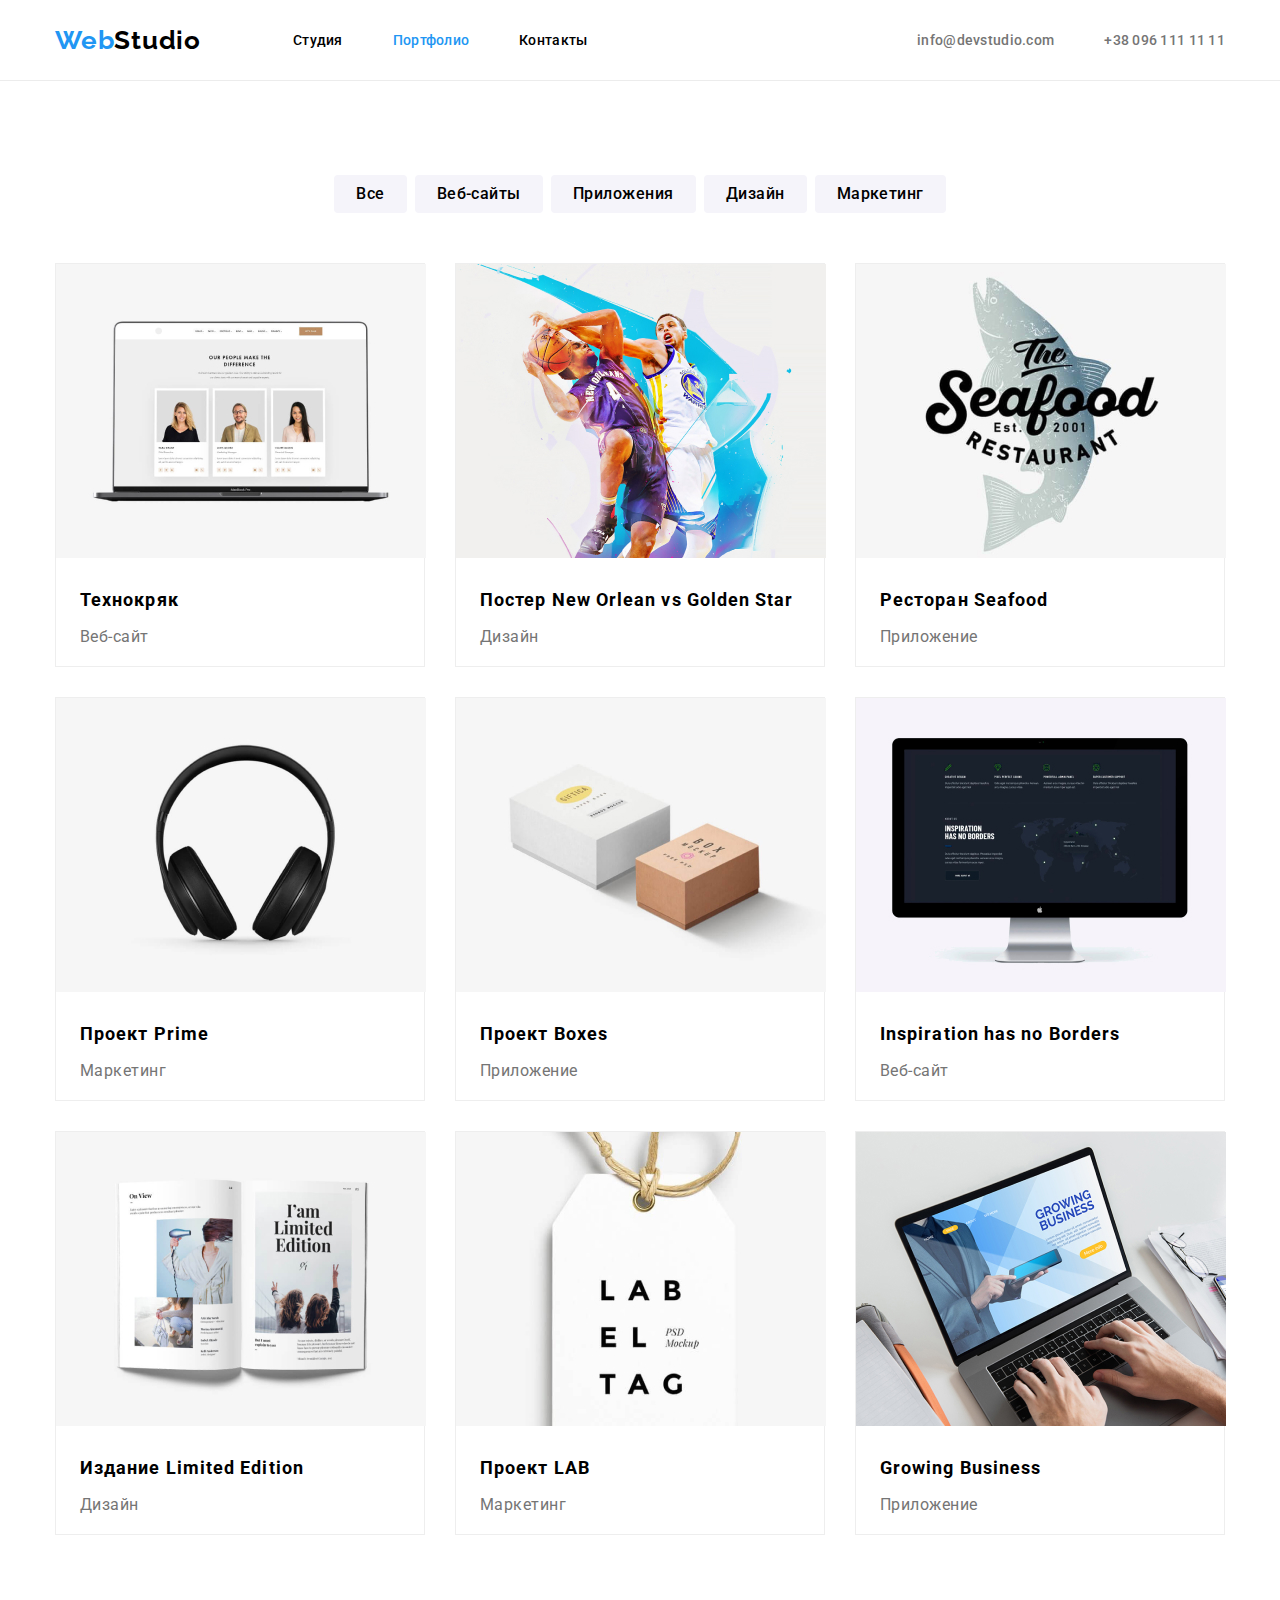
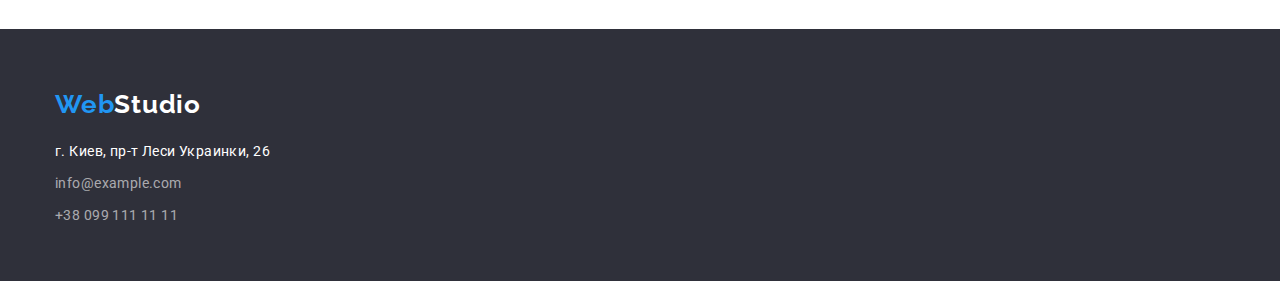
==== commit b98efb2c: "mentor's corrections" ====
--- a/portfolio.html
+++ b/portfolio.html
@@ -72,9 +72,10 @@
                   width="370"
                   height="294"
                 />
-
-                <h2 class="project-title">Технокряк</h2>
-                <p class="project-description">Веб-сайт</p>
+                <div class="project-item">
+                  <h2 class="project-title">Технокряк</h2>
+                  <p class="project-description">Веб-сайт</p>
+                </div>
               </a>
             </li>
             <li class="project-list-item">
@@ -85,10 +86,13 @@
                   width="370"
                   height="294"
                 />
-
-                <h2 class="project-title">Постер New Orlean vs Golden Star</h2>
-                <p class="project-description">Дизайн</p></a
-              >
+                <div class="project-item">
+                  <h2 class="project-title">
+                    Постер New Orlean vs Golden Star
+                  </h2>
+                  <p class="project-description">Дизайн</p>
+                </div>
+              </a>
             </li>
             <li class="project-list-item">
               <a href="#">
@@ -98,9 +102,10 @@
                   width="370"
                   height="294"
                 />
-
-                <h2 class="project-title">Ресторан Seafood</h2>
-                <p class="project-description">Приложение</p>
+                <div class="project-item">
+                  <h2 class="project-title">Ресторан Seafood</h2>
+                  <p class="project-description">Приложение</p>
+                </div>
               </a>
             </li>
             <li class="project-list-item">
@@ -111,9 +116,10 @@
                   width="370"
                   height="294"
                 />
-
-                <h2 class="project-title">Проект Prime</h2>
-                <p class="project-description">Маркетинг</p>
+                <div class="project-item">
+                  <h2 class="project-title">Проект Prime</h2>
+                  <p class="project-description">Маркетинг</p>
+                </div>
               </a>
             </li>
             <li class="project-list-item">
@@ -125,8 +131,10 @@
                   height="294"
                 />
 
-                <h2 class="project-title">Проект Boxes</h2>
-                <p class="project-description">Приложение</p>
+                <div class="project-item">
+                  <h2 class="project-title">Проект Boxes</h2>
+                  <p class="project-description">Приложение</p>
+                </div>
               </a>
             </li>
             <li class="project-list-item">
@@ -138,9 +146,11 @@
                   height="294"
                 />
 
-                <h2 class="project-title">Inspiration has no Borders</h2>
-                <p class="project-description">Веб-сайт</p></a
-              >
+                <div class="project-item">
+                  <h2 class="project-title">Inspiration has no Borders</h2>
+                  <p class="project-description">Веб-сайт</p>
+                </div>
+              </a>
             </li>
             <li class="project-list-item">
               <a href="#">
@@ -151,9 +161,11 @@
                   height="294"
                 />
 
-                <h2 class="project-title">Издание Limited Edition</h2>
-                <p class="project-description">Дизайн</p></a
-              >
+                <div class="project-item">
+                  <h2 class="project-title">Издание Limited Edition</h2>
+                  <p class="project-description">Дизайн</p>
+                </div>
+              </a>
             </li>
             <li class="project-list-item">
               <a href="#">
@@ -164,9 +176,11 @@
                   height="294"
                 />
 
-                <h2 class="project-title">Проект LAB</h2>
-                <p class="project-description">Маркетинг</p></a
-              >
+                <div class="project-item">
+                  <h2 class="project-title">Проект LAB</h2>
+                  <p class="project-description">Маркетинг</p>
+                </div>
+              </a>
             </li>
             <li class="project-list-item">
               <a href="#">
@@ -177,9 +191,11 @@
                   height="294"
                 />
 
-                <h2 class="project-title">Growing Business</h2>
-                <p class="project-description">Приложение</p></a
-              >
+                <div class="project-item">
+                  <h2 class="project-title">Growing Business</h2>
+                  <p class="project-description">Приложение</p>
+                </div>
+              </a>
             </li>
           </ul>
         </div>
--- a/css/style.css
+++ b/css/style.css
@@ -11,7 +11,6 @@
     font-family: var(--font-main);
     font-weight: var(--font-main);
     font-style: normal;
-    width: 1600px;
     margin: auto;
 }
 
@@ -28,6 +27,10 @@
 
 img {
     box-sizing: border-box;
+}
+
+ul {
+    text-decoration: none;
 }
 
 a {
@@ -195,24 +198,22 @@
 
 /*section 1*/
 
+.about-section {
+    padding: 94px 0 0;
+}
+
 .about-list {
     display: flex;
     align-items: center;
 }
 
 .about-title-item {
-    display: flex;
-    align-items: center;
+    display: block;
     width: 270px;
 }
 
 .about-title-item:not(:last-child) {
     margin-right: 30px;
-}
-
-.wrapper {
-    padding-top: 94px;
-    padding-bottom: 94px;
 }
 
 .about-title-idea {
@@ -240,6 +241,7 @@
     display: flex;
     align-items: center;
     flex-direction: column;
+    padding: 94px 0;
 }
 
 .work-list-title {
@@ -258,7 +260,6 @@
     align-items: center;
     padding-inline-start: 0;
     margin-top: 50px;
-    margin-bottom: 94px;
 }
 
 .work-list-item {
@@ -279,11 +280,13 @@
     width: 100%;
     display: flex;
     align-items: center;
+    padding: 94px 0;
 }
 
 .worker-groupe-list {
     display: flex;
     align-items: center;
+    height: 368px;
 }
 
 .worker-groupe-item {
@@ -293,7 +296,6 @@
 
 .worker-item {
     background-color: #FFFFFF;
-    margin-bottom: 94px;
     box-shadow: 0px 1px 3px rgba(0, 0, 0, 0.12), 0px 1px 1px rgba(0, 0, 0, 0.14), 0px 2px 1px rgba(0, 0, 0, 0.2);
     border-radius: 0px 0px 4px 4px;
 }
@@ -311,7 +313,6 @@
     line-height: 1.1667;
     letter-spacing: 0.03em;
     margin: auto;
-    margin-top: 94px;
     margin-bottom: 50px;
     justify-content: center;
     padding: 0;
@@ -346,15 +347,12 @@
     background: #2F303A;
     width: 100%;
     display: flex;
+    padding: 60px 0;
 }
 
 .footer-section {
     display: flex;
     flex-direction: column;
-    margin-top: 59px;
-    margin-bottom: 60px;
-    margin-left: 215px;
-    margin-right: 1154px;
 }
 
 .logotype-footer {
@@ -367,7 +365,7 @@
     letter-spacing: 0.03em;
     color: #2196F3;
     text-decoration: none;
-    margin-bottom: 19px;
+    margin-bottom: 20px;
 }
 
 .footer-part-logo {
@@ -382,6 +380,7 @@
     display: flex;
     flex-direction: column;
     min-width: 231px;
+    height: 81px;
 }
 
 .footer-adress-link {
@@ -476,6 +475,7 @@
     text-align: center;
     letter-spacing: 0.03em;
     outline: none;
+    cursor: pointer;
 }
 
 .btn-list-title:hover, .btn-list-title:focus {
@@ -490,13 +490,18 @@
     border-radius: 4px;
 }
 
+.project-item {
+    padding: 20px 24px;
+}
+
 .project-title {
     font-weight: var(--font-weight-secondary);
     font-size: 18px;
     line-height: 2;
     letter-spacing: 0.06em;
-    margin: 20px 24px 4px;
+    margin: 0 0 4px;
     padding: 0;
+    color: black;
 }
 
 .project-description {
@@ -504,7 +509,6 @@
     font-size: 16px;
     line-height: 1.875;
     letter-spacing: 0.03em;
-    margin: 0 24px 20px;
     padding: 0;
 }
 
